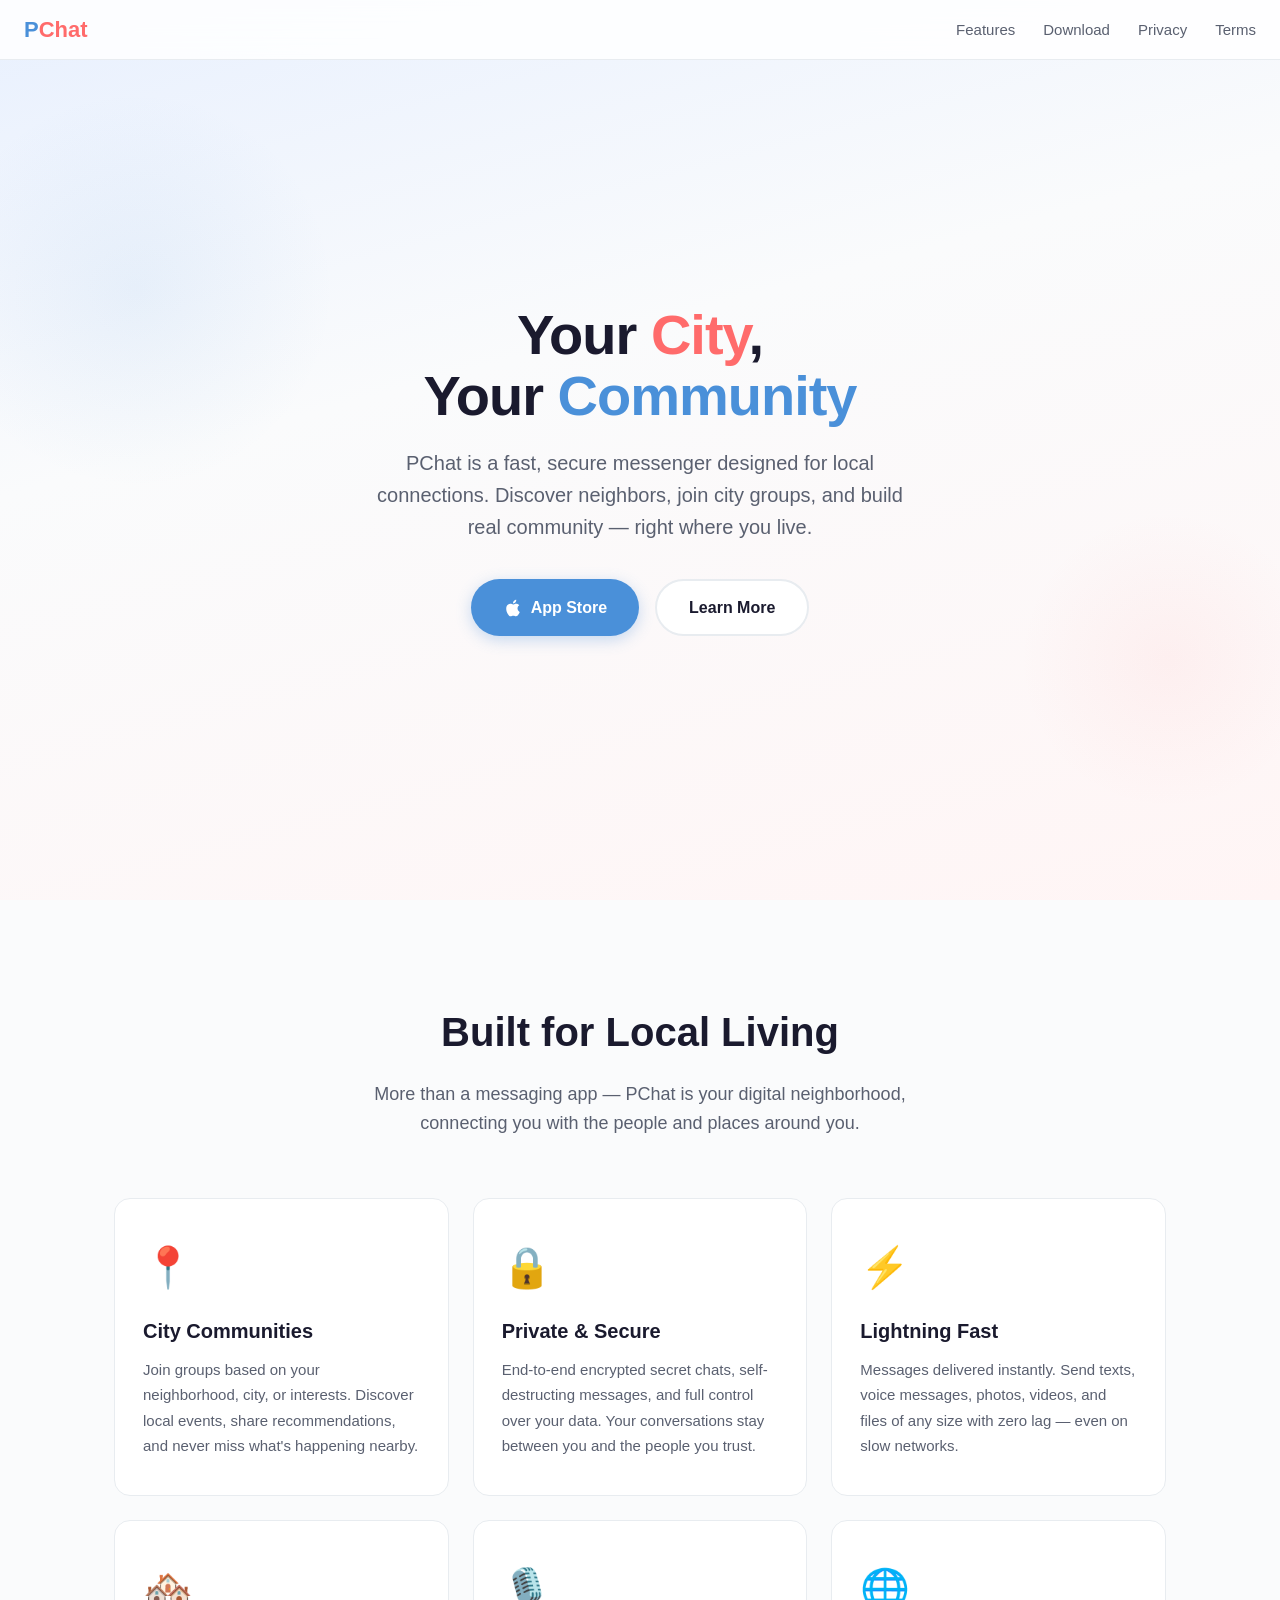
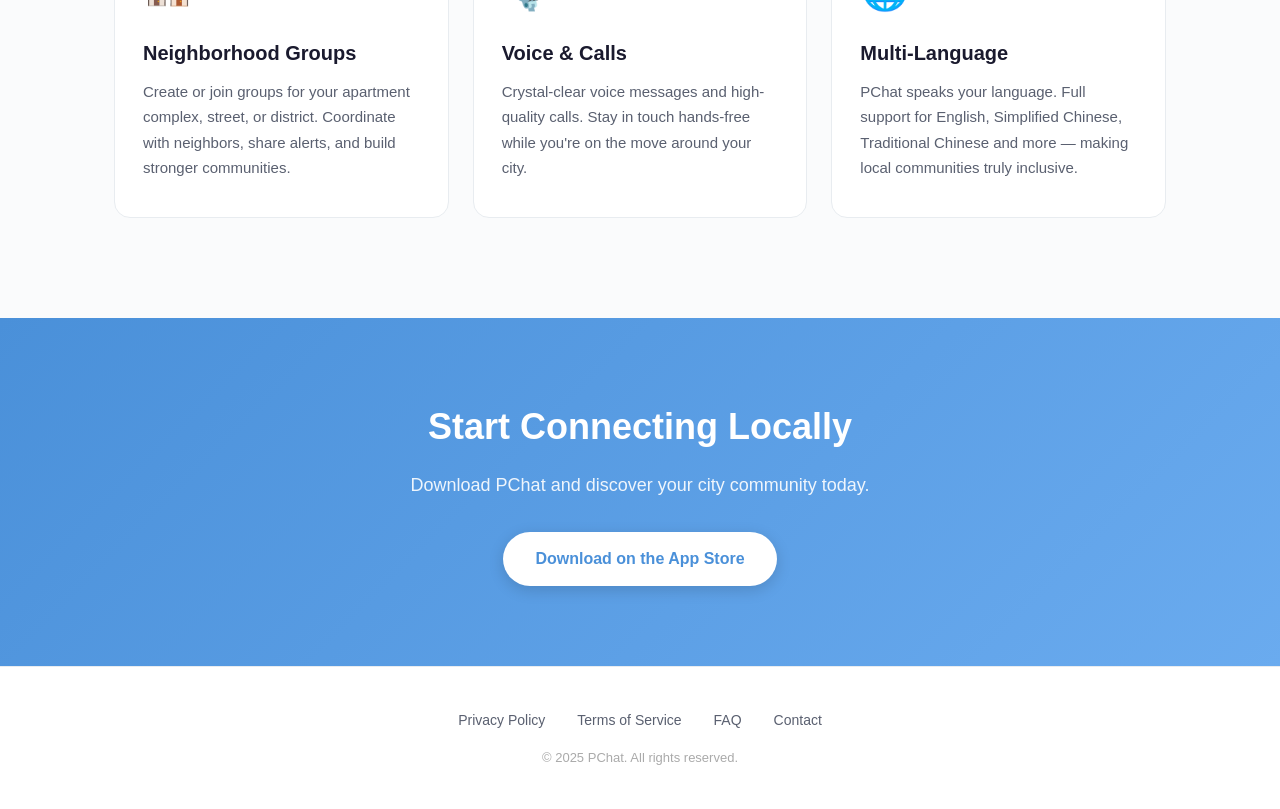
==== index.html @ 4354373b "Initial commit: PChat website with privacy policy, terms, and FAQ" ====
<!DOCTYPE html>
<html lang="en">
<head>
  <meta charset="UTF-8">
  <meta name="viewport" content="width=device-width, initial-scale=1.0">
  <title>PChat — Connect Your City</title>
  <meta name="description" content="PChat is a fast, secure messaging app built for local city communities. Discover people nearby, join neighborhood groups, and stay connected.">
  <link rel="stylesheet" href="assets/style.css">
  <link rel="icon" type="image/png" href="assets/favicon.png">
</head>
<body>

<nav>
  <a class="logo" href="/">P<span>Chat</span></a>
  <ul class="nav-links">
    <li><a href="#features">Features</a></li>
    <li><a href="#download">Download</a></li>
    <li><a href="privacy.html">Privacy</a></li>
    <li><a href="tos.html">Terms</a></li>
  </ul>
</nav>

<!-- Hero -->
<section class="hero">
  <div class="hero-content">
    <h1>Your <span class="city">City</span>,<br>Your <span class="highlight">Community</span></h1>
    <p>PChat is a fast, secure messenger designed for local connections. Discover neighbors, join city groups, and build real community — right where you live.</p>
    <div class="hero-buttons" id="download">
      <a class="btn btn-primary" href="#">
        <svg width="20" height="20" viewBox="0 0 24 24" fill="currentColor"><path d="M18.71 19.5c-.83 1.24-1.71 2.45-3.05 2.47-1.34.03-1.77-.79-3.29-.79-1.53 0-2 .77-3.27.82-1.31.05-2.3-1.32-3.14-2.53C4.25 17 2.94 12.45 4.7 9.39c.87-1.52 2.43-2.48 4.12-2.51 1.28-.02 2.5.87 3.29.87.78 0 2.26-1.07 3.8-.91.65.03 2.47.26 3.64 1.98-.09.06-2.17 1.28-2.15 3.81.03 3.02 2.65 4.03 2.68 4.04-.03.07-.42 1.44-1.38 2.83M13 3.5c.73-.83 1.94-1.46 2.94-1.5.13 1.17-.34 2.35-1.04 3.19-.69.85-1.83 1.51-2.95 1.42-.15-1.15.41-2.35 1.05-3.11z"/></svg>
        App Store
      </a>
      <a class="btn btn-outline" href="#">
        Learn More
      </a>
    </div>
  </div>
</section>

<!-- Features -->
<section class="features" id="features">
  <h2 class="section-title">Built for Local Living</h2>
  <p class="section-subtitle">More than a messaging app — PChat is your digital neighborhood, connecting you with the people and places around you.</p>

  <div class="features-grid">
    <div class="feature-card">
      <span class="feature-icon">📍</span>
      <h3>City Communities</h3>
      <p>Join groups based on your neighborhood, city, or interests. Discover local events, share recommendations, and never miss what's happening nearby.</p>
    </div>
    <div class="feature-card">
      <span class="feature-icon">🔒</span>
      <h3>Private & Secure</h3>
      <p>End-to-end encrypted secret chats, self-destructing messages, and full control over your data. Your conversations stay between you and the people you trust.</p>
    </div>
    <div class="feature-card">
      <span class="feature-icon">⚡</span>
      <h3>Lightning Fast</h3>
      <p>Messages delivered instantly. Send texts, voice messages, photos, videos, and files of any size with zero lag — even on slow networks.</p>
    </div>
    <div class="feature-card">
      <span class="feature-icon">🏘️</span>
      <h3>Neighborhood Groups</h3>
      <p>Create or join groups for your apartment complex, street, or district. Coordinate with neighbors, share alerts, and build stronger communities.</p>
    </div>
    <div class="feature-card">
      <span class="feature-icon">🎙️</span>
      <h3>Voice & Calls</h3>
      <p>Crystal-clear voice messages and high-quality calls. Stay in touch hands-free while you're on the move around your city.</p>
    </div>
    <div class="feature-card">
      <span class="feature-icon">🌐</span>
      <h3>Multi-Language</h3>
      <p>PChat speaks your language. Full support for English, Simplified Chinese, Traditional Chinese and more — making local communities truly inclusive.</p>
    </div>
  </div>
</section>

<!-- CTA -->
<section class="cta">
  <h2>Start Connecting Locally</h2>
  <p>Download PChat and discover your city community today.</p>
  <a class="btn btn-primary" href="#">Download on the App Store</a>
</section>

<!-- Footer -->
<footer>
  <ul class="footer-links">
    <li><a href="privacy.html">Privacy Policy</a></li>
    <li><a href="tos.html">Terms of Service</a></li>
    <li><a href="faq.html">FAQ</a></li>
    <li><a href="mailto:support@pchat.app">Contact</a></li>
  </ul>
  <p class="copyright">&copy; 2025 PChat. All rights reserved.</p>
</footer>

</body>
</html>
---- assets/style.css ----
/* ── PChat Site — Shared Styles ── */
:root {
  --primary: #4A90D9;
  --primary-dark: #3678C0;
  --accent: #FF6B6B;
  --bg: #FAFBFC;
  --bg-card: #FFFFFF;
  --text: #1A1A2E;
  --text-secondary: #5A6070;
  --border: #E8ECF0;
  --radius: 16px;
  --shadow: 0 2px 20px rgba(0,0,0,0.06);
}

* { margin: 0; padding: 0; box-sizing: border-box; }

html { scroll-behavior: smooth; }

body {
  font-family: -apple-system, BlinkMacSystemFont, "SF Pro Display", "Segoe UI", Roboto, Helvetica, Arial, sans-serif;
  color: var(--text);
  background: var(--bg);
  line-height: 1.6;
  -webkit-font-smoothing: antialiased;
}

/* ── Navigation ── */
nav {
  position: fixed; top: 0; left: 0; right: 0; z-index: 100;
  background: rgba(255,255,255,0.85);
  backdrop-filter: blur(20px); -webkit-backdrop-filter: blur(20px);
  border-bottom: 1px solid var(--border);
  padding: 0 24px; height: 60px;
  display: flex; align-items: center; justify-content: space-between;
}
nav .logo { font-size: 22px; font-weight: 700; color: var(--primary); text-decoration: none; }
nav .logo span { color: var(--accent); }
nav .nav-links { display: flex; gap: 28px; list-style: none; }
nav .nav-links a { text-decoration: none; color: var(--text-secondary); font-size: 15px; font-weight: 500; transition: color .2s; }
nav .nav-links a:hover { color: var(--primary); }

/* ── Hero ── */
.hero {
  min-height: 100vh; display: flex; align-items: center; justify-content: center;
  text-align: center; padding: 120px 24px 80px;
  background: linear-gradient(165deg, #e8f0fe 0%, #fafbfc 40%, #fff5f5 100%);
  position: relative; overflow: hidden;
}
.hero::before {
  content: ''; position: absolute; width: 400px; height: 400px; border-radius: 50%;
  background: radial-gradient(circle, rgba(74,144,217,0.08) 0%, transparent 70%);
  top: 10%; left: -5%;
}
.hero::after {
  content: ''; position: absolute; width: 300px; height: 300px; border-radius: 50%;
  background: radial-gradient(circle, rgba(255,107,107,0.06) 0%, transparent 70%);
  bottom: 10%; right: -3%;
}
.hero-content { position: relative; z-index: 1; max-width: 720px; }
.hero h1 { font-size: 56px; font-weight: 800; line-height: 1.1; margin-bottom: 20px; letter-spacing: -1px; }
.hero h1 .highlight { color: var(--primary); }
.hero h1 .city { color: var(--accent); }
.hero p { font-size: 20px; color: var(--text-secondary); margin-bottom: 36px; max-width: 540px; margin-left: auto; margin-right: auto; }
.hero-buttons { display: flex; gap: 16px; justify-content: center; flex-wrap: wrap; }
.btn {
  display: inline-flex; align-items: center; gap: 8px;
  padding: 14px 32px; border-radius: 50px; font-size: 16px; font-weight: 600;
  text-decoration: none; transition: all .25s;
}
.btn-primary { background: var(--primary); color: #fff; box-shadow: 0 4px 15px rgba(74,144,217,0.3); }
.btn-primary:hover { background: var(--primary-dark); transform: translateY(-2px); box-shadow: 0 6px 20px rgba(74,144,217,0.4); }
.btn-outline { background: #fff; color: var(--text); border: 2px solid var(--border); }
.btn-outline:hover { border-color: var(--primary); color: var(--primary); transform: translateY(-2px); }

/* ── Features ── */
.features {
  padding: 100px 24px; max-width: 1100px; margin: 0 auto;
}
.section-title { text-align: center; font-size: 40px; font-weight: 700; margin-bottom: 16px; }
.section-subtitle { text-align: center; color: var(--text-secondary); font-size: 18px; margin-bottom: 60px; max-width: 560px; margin-left: auto; margin-right: auto; }
.features-grid { display: grid; grid-template-columns: repeat(auto-fit, minmax(300px, 1fr)); gap: 24px; }
.feature-card {
  background: var(--bg-card); border: 1px solid var(--border); border-radius: var(--radius);
  padding: 36px 28px; transition: all .3s;
}
.feature-card:hover { transform: translateY(-4px); box-shadow: var(--shadow); border-color: transparent; }
.feature-icon { font-size: 40px; margin-bottom: 16px; display: block; }
.feature-card h3 { font-size: 20px; font-weight: 600; margin-bottom: 10px; }
.feature-card p { color: var(--text-secondary); font-size: 15px; line-height: 1.7; }

/* ── CTA ── */
.cta {
  padding: 80px 24px; text-align: center;
  background: linear-gradient(135deg, var(--primary) 0%, #6AABEF 100%);
  color: #fff;
}
.cta h2 { font-size: 36px; font-weight: 700; margin-bottom: 16px; }
.cta p { font-size: 18px; opacity: 0.9; margin-bottom: 32px; }
.cta .btn-primary { background: #fff; color: var(--primary); box-shadow: 0 4px 15px rgba(0,0,0,0.15); }
.cta .btn-primary:hover { background: #f8f8f8; }

/* ── Footer ── */
footer {
  padding: 40px 24px; text-align: center;
  border-top: 1px solid var(--border); background: #fff;
}
footer .footer-links { display: flex; justify-content: center; gap: 32px; margin-bottom: 16px; list-style: none; }
footer .footer-links a { color: var(--text-secondary); text-decoration: none; font-size: 14px; }
footer .footer-links a:hover { color: var(--primary); }
footer .copyright { color: #aaa; font-size: 13px; }

/* ── Legal page ── */
.legal {
  max-width: 780px; margin: 0 auto;
  padding: 100px 24px 60px;
}
.legal h1 { font-size: 36px; font-weight: 700; margin-bottom: 8px; }
.legal .updated { color: var(--text-secondary); font-size: 14px; margin-bottom: 40px; }
.legal h2 { font-size: 22px; font-weight: 600; margin-top: 40px; margin-bottom: 12px; color: var(--text); }
.legal p, .legal li { color: var(--text-secondary); font-size: 15px; line-height: 1.8; margin-bottom: 12px; }
.legal ul { padding-left: 24px; margin-bottom: 12px; }
.legal a { color: var(--primary); }

/* ── Responsive ── */
@media (max-width: 768px) {
  .hero h1 { font-size: 36px; }
  .hero p { font-size: 17px; }
  .section-title { font-size: 30px; }
  nav .nav-links { gap: 16px; }
  nav .nav-links a { font-size: 13px; }
  .features-grid { grid-template-columns: 1fr; }
}
@media (max-width: 480px) {
  .hero h1 { font-size: 28px; }
  .hero-buttons { flex-direction: column; align-items: center; }
  nav .nav-links { display: none; }
}
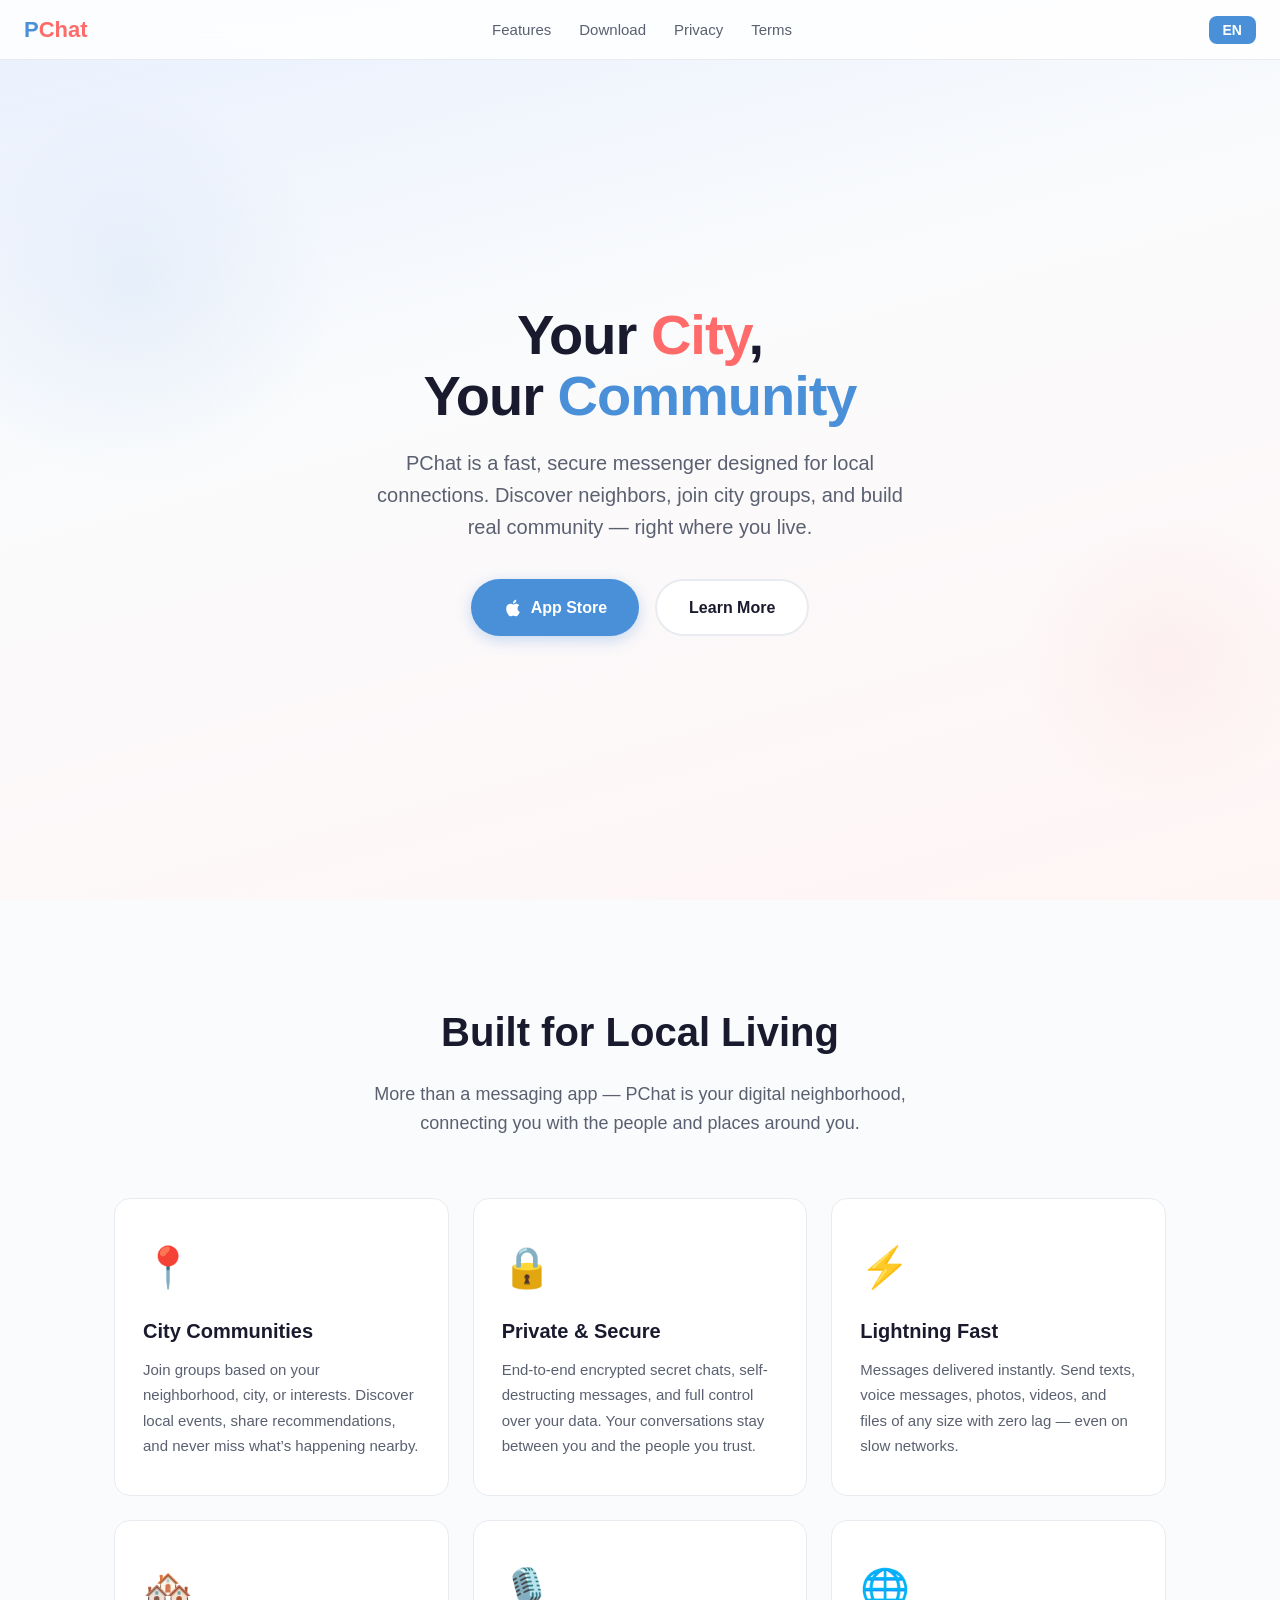
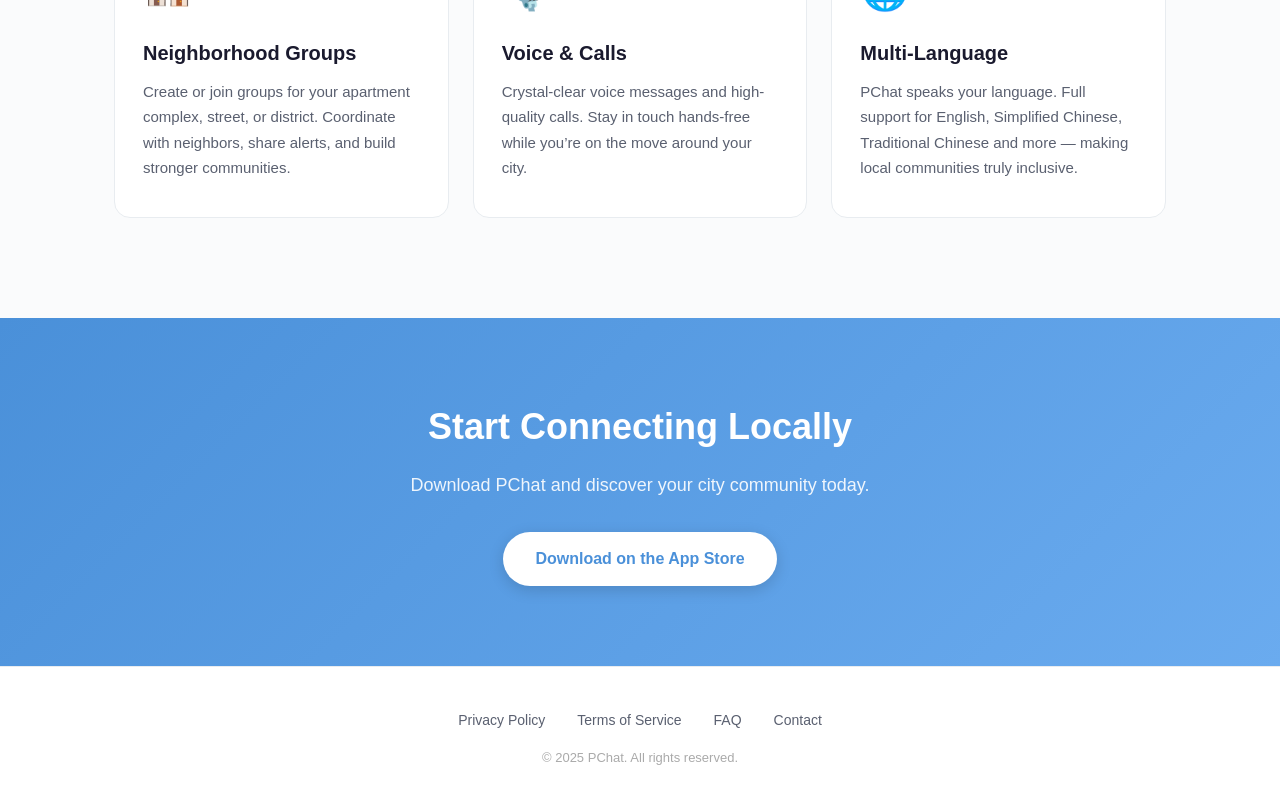
==== commit cfcbe92f: "增加国际化" ====
--- a/index.html
+++ b/index.html
@@ -3,35 +3,35 @@
 <head>
   <meta charset="UTF-8">
   <meta name="viewport" content="width=device-width, initial-scale=1.0">
-  <title>PChat — Connect Your City</title>
-  <meta name="description" content="PChat is a fast, secure messaging app built for local city communities. Discover people nearby, join neighborhood groups, and stay connected.">
+  <title data-i18n="index.title">PChat — Connect Your City</title>
+  <meta name="description" content="PChat is a fast, secure messaging app built for local city communities.">
   <link rel="stylesheet" href="assets/style.css">
   <link rel="icon" type="image/png" href="assets/favicon.png">
 </head>
 <body>
 
 <nav>
-  <a class="logo" href="/">P<span>Chat</span></a>
+  <a class="logo" href="index.html">P<span>Chat</span></a>
   <ul class="nav-links">
-    <li><a href="#features">Features</a></li>
-    <li><a href="#download">Download</a></li>
-    <li><a href="privacy.html">Privacy</a></li>
-    <li><a href="tos.html">Terms</a></li>
+    <li><a href="#features" data-i18n="nav.features">Features</a></li>
+    <li><a href="#download" data-i18n="nav.download">Download</a></li>
+    <li><a href="privacy.html" data-i18n="nav.privacy">Privacy</a></li>
+    <li><a href="tos.html" data-i18n="nav.terms">Terms</a></li>
   </ul>
 </nav>
 
 <!-- Hero -->
 <section class="hero">
   <div class="hero-content">
-    <h1>Your <span class="city">City</span>,<br>Your <span class="highlight">Community</span></h1>
-    <p>PChat is a fast, secure messenger designed for local connections. Discover neighbors, join city groups, and build real community — right where you live.</p>
+    <h1 data-i18n="index.hero.h1">Your <span class="city">City</span>,<br>Your <span class="highlight">Community</span></h1>
+    <p data-i18n="index.hero.p">PChat is a fast, secure messenger designed for local connections. Discover neighbors, join city groups, and build real community — right where you live.</p>
     <div class="hero-buttons" id="download">
       <a class="btn btn-primary" href="#">
         <svg width="20" height="20" viewBox="0 0 24 24" fill="currentColor"><path d="M18.71 19.5c-.83 1.24-1.71 2.45-3.05 2.47-1.34.03-1.77-.79-3.29-.79-1.53 0-2 .77-3.27.82-1.31.05-2.3-1.32-3.14-2.53C4.25 17 2.94 12.45 4.7 9.39c.87-1.52 2.43-2.48 4.12-2.51 1.28-.02 2.5.87 3.29.87.78 0 2.26-1.07 3.8-.91.65.03 2.47.26 3.64 1.98-.09.06-2.17 1.28-2.15 3.81.03 3.02 2.65 4.03 2.68 4.04-.03.07-.42 1.44-1.38 2.83M13 3.5c.73-.83 1.94-1.46 2.94-1.5.13 1.17-.34 2.35-1.04 3.19-.69.85-1.83 1.51-2.95 1.42-.15-1.15.41-2.35 1.05-3.11z"/></svg>
-        App Store
+        <span data-i18n="index.hero.appstore">App Store</span>
       </a>
-      <a class="btn btn-outline" href="#">
-        Learn More
+      <a class="btn btn-outline" href="#features">
+        <span data-i18n="index.hero.learn">Learn More</span>
       </a>
     </div>
   </div>
@@ -39,60 +39,61 @@
 
 <!-- Features -->
 <section class="features" id="features">
-  <h2 class="section-title">Built for Local Living</h2>
-  <p class="section-subtitle">More than a messaging app — PChat is your digital neighborhood, connecting you with the people and places around you.</p>
+  <h2 class="section-title" data-i18n="index.feat.title">Built for Local Living</h2>
+  <p class="section-subtitle" data-i18n="index.feat.sub">More than a messaging app — PChat is your digital neighborhood, connecting you with the people and places around you.</p>
 
   <div class="features-grid">
     <div class="feature-card">
       <span class="feature-icon">📍</span>
-      <h3>City Communities</h3>
-      <p>Join groups based on your neighborhood, city, or interests. Discover local events, share recommendations, and never miss what's happening nearby.</p>
+      <h3 data-i18n="index.f1.h">City Communities</h3>
+      <p data-i18n="index.f1.p">Join groups based on your neighborhood, city, or interests. Discover local events, share recommendations, and never miss what's happening nearby.</p>
     </div>
     <div class="feature-card">
       <span class="feature-icon">🔒</span>
-      <h3>Private & Secure</h3>
-      <p>End-to-end encrypted secret chats, self-destructing messages, and full control over your data. Your conversations stay between you and the people you trust.</p>
+      <h3 data-i18n="index.f2.h">Private & Secure</h3>
+      <p data-i18n="index.f2.p">End-to-end encrypted secret chats, self-destructing messages, and full control over your data.</p>
     </div>
     <div class="feature-card">
       <span class="feature-icon">⚡</span>
-      <h3>Lightning Fast</h3>
-      <p>Messages delivered instantly. Send texts, voice messages, photos, videos, and files of any size with zero lag — even on slow networks.</p>
+      <h3 data-i18n="index.f3.h">Lightning Fast</h3>
+      <p data-i18n="index.f3.p">Messages delivered instantly. Send texts, voice messages, photos, videos, and files of any size with zero lag.</p>
     </div>
     <div class="feature-card">
       <span class="feature-icon">🏘️</span>
-      <h3>Neighborhood Groups</h3>
-      <p>Create or join groups for your apartment complex, street, or district. Coordinate with neighbors, share alerts, and build stronger communities.</p>
+      <h3 data-i18n="index.f4.h">Neighborhood Groups</h3>
+      <p data-i18n="index.f4.p">Create or join groups for your apartment complex, street, or district.</p>
     </div>
     <div class="feature-card">
       <span class="feature-icon">🎙️</span>
-      <h3>Voice & Calls</h3>
-      <p>Crystal-clear voice messages and high-quality calls. Stay in touch hands-free while you're on the move around your city.</p>
+      <h3 data-i18n="index.f5.h">Voice & Calls</h3>
+      <p data-i18n="index.f5.p">Crystal-clear voice messages and high-quality calls. Stay in touch hands-free while you're on the move.</p>
     </div>
     <div class="feature-card">
       <span class="feature-icon">🌐</span>
-      <h3>Multi-Language</h3>
-      <p>PChat speaks your language. Full support for English, Simplified Chinese, Traditional Chinese and more — making local communities truly inclusive.</p>
+      <h3 data-i18n="index.f6.h">Multi-Language</h3>
+      <p data-i18n="index.f6.p">PChat speaks your language. Full support for English, Simplified Chinese, Traditional Chinese and more.</p>
     </div>
   </div>
 </section>
 
 <!-- CTA -->
 <section class="cta">
-  <h2>Start Connecting Locally</h2>
-  <p>Download PChat and discover your city community today.</p>
-  <a class="btn btn-primary" href="#">Download on the App Store</a>
+  <h2 data-i18n="index.cta.h">Start Connecting Locally</h2>
+  <p data-i18n="index.cta.p">Download PChat and discover your city community today.</p>
+  <a class="btn btn-primary" href="#" data-i18n="index.cta.btn">Download on the App Store</a>
 </section>
 
 <!-- Footer -->
 <footer>
   <ul class="footer-links">
-    <li><a href="privacy.html">Privacy Policy</a></li>
-    <li><a href="tos.html">Terms of Service</a></li>
-    <li><a href="faq.html">FAQ</a></li>
-    <li><a href="mailto:support@pchat.app">Contact</a></li>
+    <li><a href="privacy.html" data-i18n="footer.privacy">Privacy Policy</a></li>
+    <li><a href="tos.html" data-i18n="footer.terms">Terms of Service</a></li>
+    <li><a href="faq.html" data-i18n="footer.faq">FAQ</a></li>
+    <li><a href="mailto:info@visionarycreativeph.com" data-i18n="footer.contact">Contact</a></li>
   </ul>
-  <p class="copyright">&copy; 2025 PChat. All rights reserved.</p>
+  <p class="copyright" data-i18n="footer.copyright">&copy; 2025 PChat. All rights reserved.</p>
 </footer>
 
+<script src="assets/i18n.js"></script>
 </body>
 </html>
--- a/assets/style.css
+++ b/assets/style.css
@@ -121,6 +121,27 @@
 .legal ul { padding-left: 24px; margin-bottom: 12px; }
 .legal a { color: var(--primary); }
 
+/* ── Language Switcher ── */
+.lang-switcher { position: relative; margin-left: 12px; }
+.lang-btn {
+  background: var(--primary); color: #fff; border: none; border-radius: 8px;
+  padding: 6px 14px; font-size: 14px; font-weight: 600; cursor: pointer;
+  transition: background .2s;
+}
+.lang-btn:hover { background: var(--primary-dark); }
+.lang-menu {
+  display: none; position: absolute; right: 0; top: calc(100% + 8px);
+  background: #fff; border: 1px solid var(--border); border-radius: 10px;
+  box-shadow: 0 4px 20px rgba(0,0,0,0.1); min-width: 130px; z-index: 200;
+  overflow: hidden;
+}
+.lang-menu.show { display: block; }
+.lang-menu a {
+  display: block; padding: 10px 16px; color: var(--text); text-decoration: none;
+  font-size: 14px; transition: background .15s;
+}
+.lang-menu a:hover { background: var(--bg); color: var(--primary); }
+
 /* ── Responsive ── */
 @media (max-width: 768px) {
   .hero h1 { font-size: 36px; }
